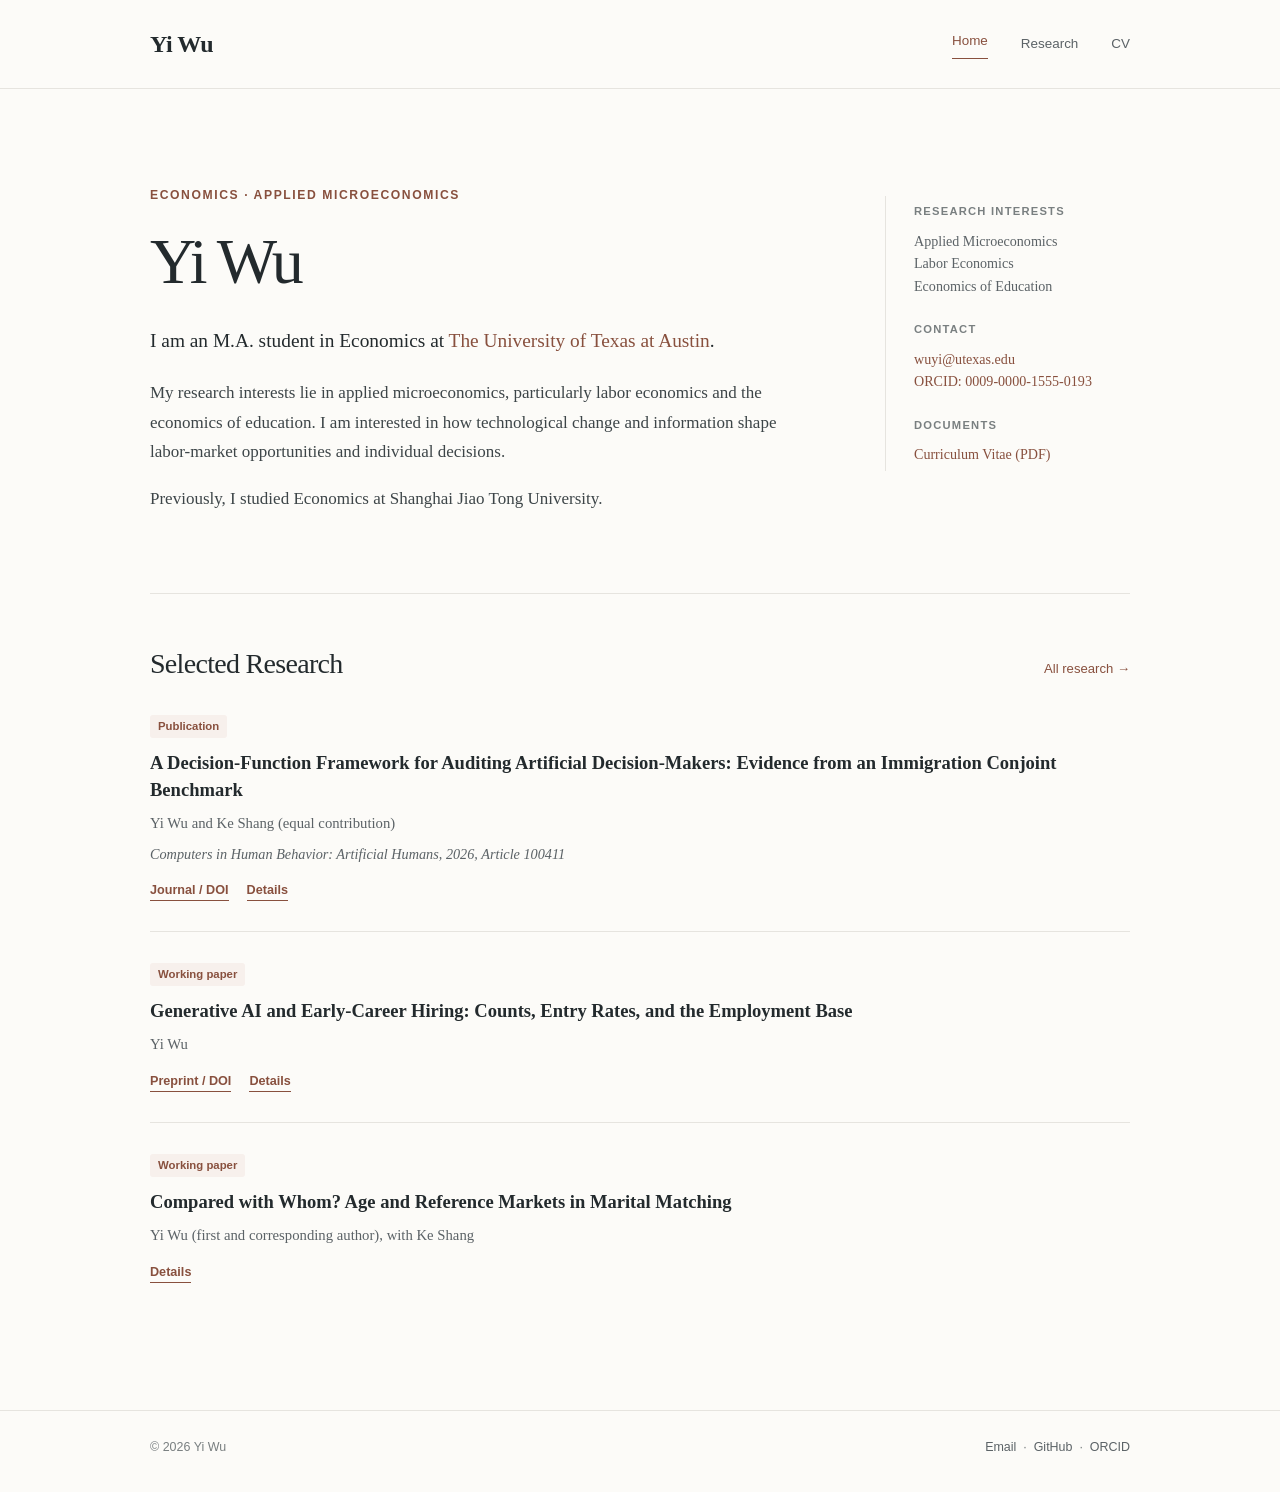
==== index.html @ b266b7e9 "Add files via upload" ====
<!doctype html>
<html lang="en">
<head>
  <meta charset="utf-8" />
  <meta name="viewport" content="width=device-width, initial-scale=1" />
  <title>Yi Wu | Economics</title>
  <meta name="description" content="Yi Wu is an economics researcher interested in applied microeconomics, labor economics, and the economics of education." />
  <link rel="canonical" href="https://econwuyi.github.io/" />
  <link rel="icon" href="favicon.svg" type="image/svg+xml" />
  <link rel="stylesheet" href="style.css" />
</head>
<body>
<header class="site-head"><div class="wrapper topbar"><a class="wordmark" href="./">Yi Wu</a><nav aria-label="Main navigation"><a href="./" aria-current="page">Home</a><a href="research.html">Research</a><a href="cv.html">CV</a></nav></div></header>
<main class="wrapper">
  <section class="home-hero">
    <div>
      <p class="eyebrow">Economics · Applied Microeconomics</p>
      <h1>Yi Wu</h1>
      <p class="lead">I am an M.A. student in Economics at <a href="https://www.utexas.edu/">The University of Texas at Austin</a>.</p>
      <p class="maincopy">My research interests lie in applied microeconomics, particularly labor economics and the economics of education. I am interested in how technological change and information shape labor-market opportunities and individual decisions.</p>
      <p class="maincopy">Previously, I studied Economics at Shanghai Jiao Tong University.</p>
    </div>
    <aside class="info-card" aria-label="Contact and profile">
      <div class="subheading">Research interests</div>
      <p>Applied Microeconomics<br>Labor Economics<br>Economics of Education</p>
      <div class="subheading">Contact</div>
      <p><a href="mailto:wuyi@utexas.edu">wuyi@utexas.edu</a><br><a href="https://orcid.org/0009-0000-1555-0193" rel="me">ORCID: 0009-0000-1555-0193</a></p>
      <div class="subheading">Documents</div>
      <p><a href="files/Yi_Wu_CV.pdf">Curriculum Vitae (PDF)</a></p>
    </aside>
  </section>
  <section class="section" aria-labelledby="selected-research">
    <div class="section-heading"><h2 id="selected-research">Selected Research</h2><a class="small-link" href="research.html">All research &rarr;</a></div>
    <div class="paper-list">
      <article class="paper"><div class="tag">Publication</div><h3 class="paper__title">A Decision-Function Framework for Auditing Artificial Decision-Makers: Evidence from an Immigration Conjoint Benchmark</h3><p class="paper__authors">Yi Wu and Ke Shang (equal contribution)</p><p class="paper__venue">Computers in Human Behavior: Artificial Humans, 2026, Article 100411</p><div class="paper__links"><a href="https://doi.org/10.1016/j.chbah.2026.100411">Journal / DOI</a><a href="research.html#decision-function">Details</a></div></article>
      <article class="paper"><div class="tag">Working paper</div><h3 class="paper__title">Generative AI and Early-Career Hiring: Counts, Entry Rates, and the Employment Base</h3><p class="paper__authors">Yi Wu</p><div class="paper__links"><a href="https://doi.org/10.21203/rs.3.rs-11342200/v1">Preprint / DOI</a><a href="research.html#ai-hiring">Details</a></div></article>
      <article class="paper"><div class="tag">Working paper</div><h3 class="paper__title">Compared with Whom? Age and Reference Markets in Marital Matching</h3><p class="paper__authors">Yi Wu (first and corresponding author), with Ke Shang</p><div class="paper__links"><a href="research.html#marital-matching">Details</a></div></article>
    </div>
  </section>
</main>
<footer class="site-footer"><div class="wrapper footer-inner"><span>&copy; <span id="year">2026</span> Yi Wu</span><span><a href="mailto:wuyi@utexas.edu">Email</a> &nbsp;·&nbsp; <a href="https://github.com/econwuyi">GitHub</a> &nbsp;·&nbsp; <a href="https://orcid.org/0009-0000-1555-0193">ORCID</a></span></div></footer>
</body>
</html>
---- style.css ----
:root {
  --background: #fcfbf8;
  --paper: #ffffff;
  --ink: #232a2d;
  --secondary: #5b6266;
  --muted: #797f80;
  --accent: #88503e;
  --line: #e6e4df;
  --wide: 980px;
}
* { box-sizing: border-box; }
html { scroll-behavior: smooth; }
body {
  background: var(--background);
  color: var(--ink);
  margin: 0;
  font-family: Georgia, 'Times New Roman', serif;
  font-size: 17px;
  line-height: 1.75;
  -webkit-font-smoothing: antialiased;
}
a { color: var(--accent); text-decoration: none; }
a:hover { text-decoration: underline; text-underline-offset: 4px; }
a:focus-visible, summary:focus-visible { outline: 2px solid var(--accent); outline-offset: 4px; }
.wrapper { width: min(var(--wide), calc(100% - 80px)); margin-inline: auto; }
.site-head { border-bottom: 1px solid var(--line); }
.topbar { min-height: 88px; display: flex; align-items: center; justify-content: space-between; gap: 28px; }
.wordmark { font-weight: 700; font-size: 1.5rem; color: var(--ink); white-space: nowrap; letter-spacing: -0.02em; }
.wordmark:hover { text-decoration: none; color: var(--accent); }
nav { display: flex; gap: 33px; align-items: center; }
nav a { font-family: -apple-system, BlinkMacSystemFont, 'Segoe UI', sans-serif; font-size: .84rem; color: var(--secondary); font-weight: 500; }
nav a[aria-current='page'] { color: var(--accent); border-bottom: 1.5px solid var(--accent); padding-bottom: 5px; }
nav a:hover { color: var(--accent); }
main { min-height: calc(100vh - 190px); }
.home-hero { padding-top: 96px; padding-bottom: 62px; display: grid; grid-template-columns: minmax(0, 1fr) 245px; gap: 92px; align-items: start; }
.eyebrow, .meta, .subheading { font-family: -apple-system, BlinkMacSystemFont, 'Segoe UI', sans-serif; }
.eyebrow { color: var(--accent); font-size: .76rem; font-weight: 650; text-transform: uppercase; letter-spacing: .13em; margin: 0 0 18px; }
h1, h2, h3, p { margin-top: 0; }
h1 { font-size: 3.6rem; font-size: clamp(2.6rem, 6vw, 4rem); font-weight: 500; line-height: 1.18; letter-spacing: -.045em; margin-bottom: 24px; }
.lead { font-size: 1.21rem; line-height: 1.8; max-width: 670px; }
.maincopy { max-width: 680px; color: #3d4548; }
.info-card { padding: 6px 0 5px 28px; border-left: 1px solid var(--line); margin-top: 11px; }
.subheading { font-size: .7rem; letter-spacing: .11em; font-weight: 700; text-transform: uppercase; color: var(--muted); margin-bottom: 8px; }
.info-card p { color: var(--secondary); font-size: .88rem; line-height: 1.6; margin-bottom: 23px; }
.info-card p:last-child { margin-bottom: 0; }
.section { padding: 52px 0; border-top: 1px solid var(--line); }
.section-heading { display: flex; justify-content: space-between; align-items: baseline; gap: 20px; margin-bottom: 29px; }
h2 { font-size: 1.75rem; font-weight: 500; letter-spacing: -.025em; line-height: 1.25; margin: 0; }
h3 { font-size: 1.13rem; font-weight: 600; line-height: 1.45; margin: 0; }
.small-link { font-family: -apple-system, BlinkMacSystemFont, 'Segoe UI', sans-serif; font-size: .82rem; white-space: nowrap; }
.paper-list { display: grid; gap: 0; }
.paper { border-top: 1px solid var(--line); padding: 26px 0 30px; }
.paper:first-child { border-top: 0; padding-top: 0; }
.paper__title { font-size: 1.16rem; margin-bottom: 7px; }
.paper__authors { margin-bottom: 5px; font-size: .92rem; color: var(--secondary); }
.paper__venue { margin-bottom: 8px; font-size: .89rem; color: var(--secondary); font-style: italic; }
.paper__links { display: flex; flex-wrap: wrap; align-items: center; gap: 18px; margin-top: 14px; font: 600 .79rem/1.5 -apple-system,BlinkMacSystemFont,'Segoe UI',sans-serif; }
.paper__links a { border-bottom: 1px solid currentColor; }
.tag { font: 600 .71rem/1.35 -apple-system,BlinkMacSystemFont,'Segoe UI',sans-serif; color: var(--accent); background: #f7f0ec; display: inline-block; padding: 4px 8px; margin-bottom: 12px; border-radius: 3px; }
.page-header { padding: 72px 0 48px; }
.page-header p { color: var(--secondary); max-width: 730px; font-size: 1rem; margin-top: 20px; }
.block-title { font-size: 1.42rem; margin-bottom: 20px; }
.summary { margin-top: 16px; }
.summary summary { cursor: pointer; color: var(--accent); font: 600 .81rem/1.6 -apple-system,BlinkMacSystemFont,'Segoe UI',sans-serif; width: fit-content; }
.summary p { margin: 12px 0 0; color: var(--secondary); max-width: 760px; font-size: .96rem; line-height: 1.78; }
.cv-actions { display: flex; gap: 24px; flex-wrap: wrap; align-items: center; margin: 23px 0; }
.download { display: inline-flex; gap: 8px; align-items: center; justify-content: center; background: var(--ink); color: white; padding: 10px 22px; border-radius: 3px; font: 600 .87rem/1.5 -apple-system,BlinkMacSystemFont,'Segoe UI',sans-serif; }
.download:hover { color: white; background: var(--accent); text-decoration: none; }
.cv-frame { width: 100%; min-height: 860px; border: 1px solid var(--line); background: white; }
.site-footer { border-top: 1px solid var(--line); margin-top: 45px; }
.footer-inner { padding: 26px 0 34px; display: flex; justify-content: space-between; gap: 20px; flex-wrap: wrap; color: var(--muted); font: .78rem/1.7 -apple-system,BlinkMacSystemFont,'Segoe UI',sans-serif; }
.footer-inner a { color: var(--secondary); }
@media (max-width: 780px) {
  .wrapper { width: min(var(--wide), calc(100% - 40px)); }
  .topbar { min-height: 75px; }
  nav { gap: 18px; }
  .home-hero { grid-template-columns: 1fr; gap: 24px; padding-top: 62px; padding-bottom: 44px; }
  .info-card { padding-left: 18px; }
  .info-card p { margin-bottom: 15px; }
  .section { padding: 38px 0; }
  .page-header { padding: 54px 0 30px; }
  .cv-frame { min-height: 650px; }
}
@media (max-width: 400px) {
  .wordmark { font-size: 1.24rem; }
  nav { gap: 12px; }
  nav a { font-size: .76rem; }
  h1 { font-size: 2.65rem; }
  .lead { font-size: 1.07rem; }
}
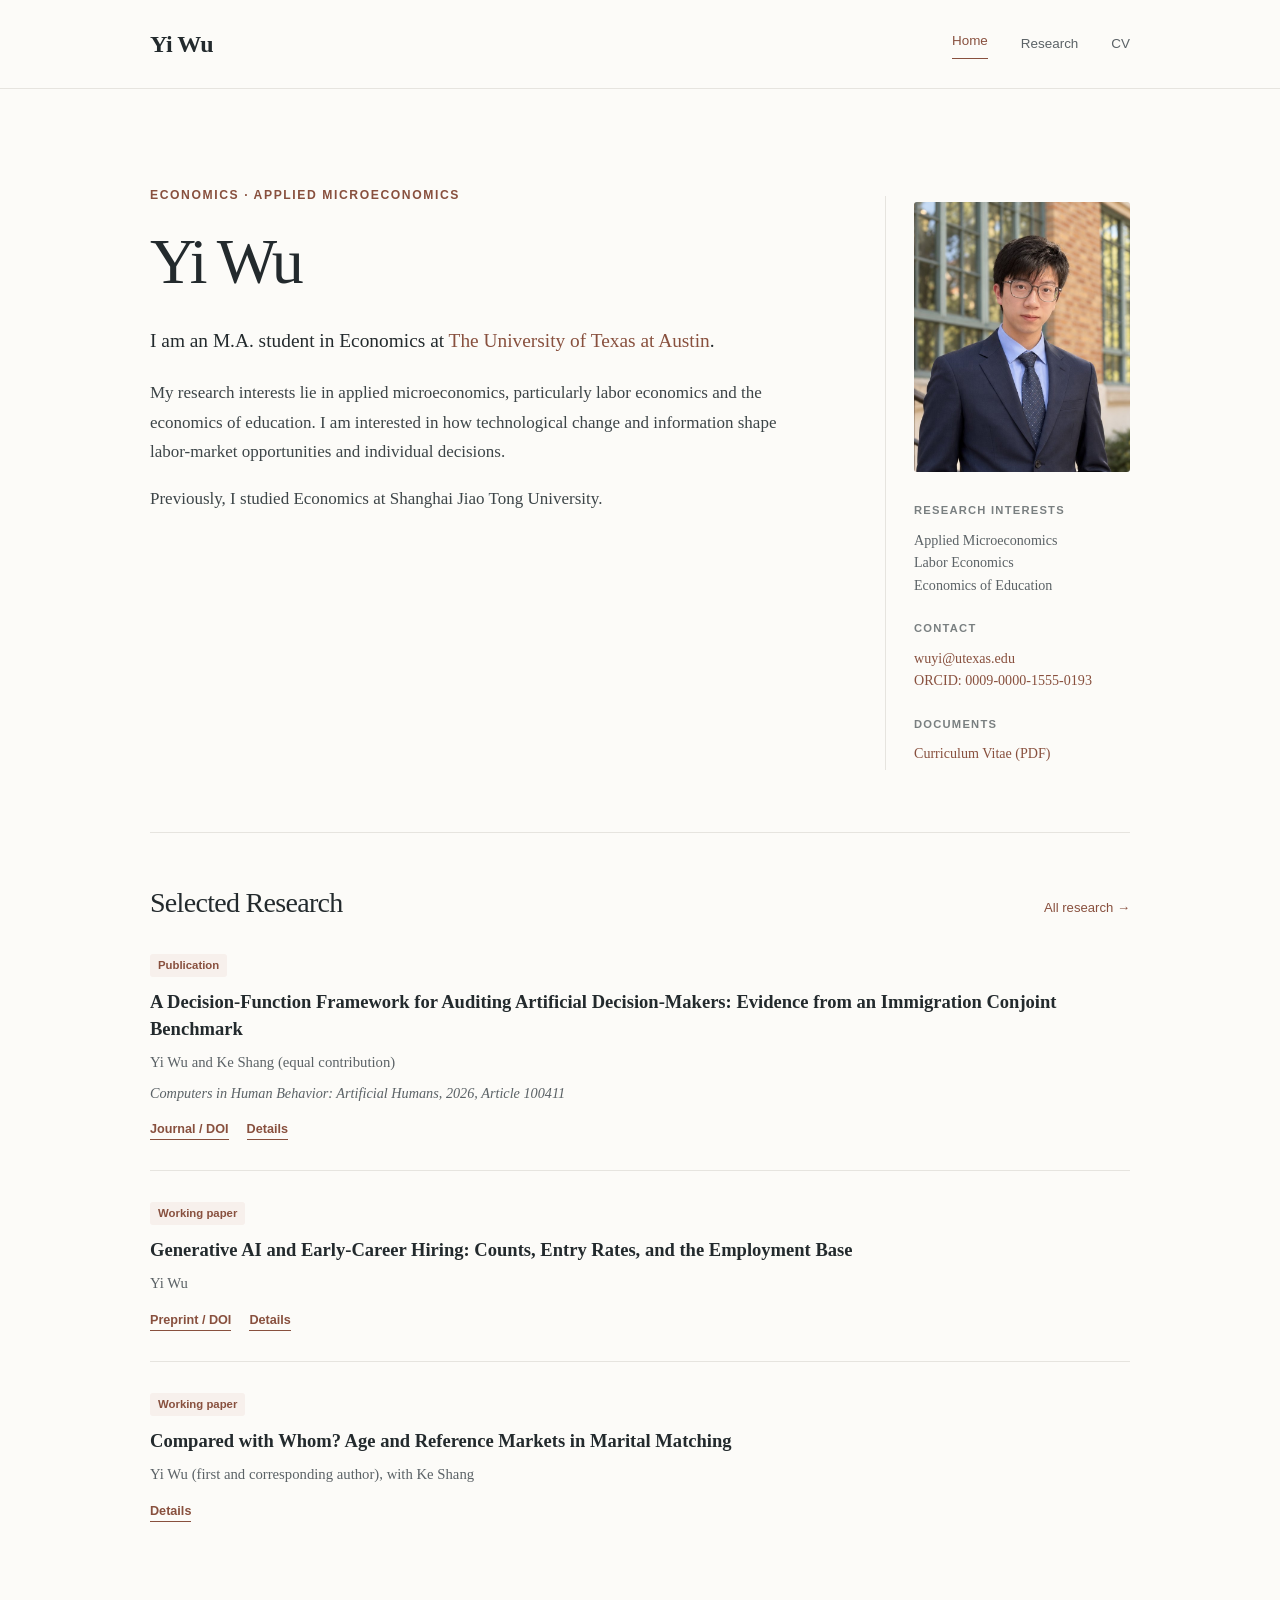
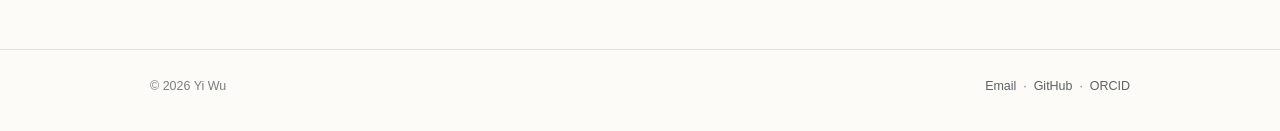
==== commit 93c0f7ba: "Add files via upload" ====
--- a/index.html
+++ b/index.html
@@ -21,12 +21,13 @@
       <p class="maincopy">Previously, I studied Economics at Shanghai Jiao Tong University.</p>
     </div>
     <aside class="info-card" aria-label="Contact and profile">
+      <img class="profile-photo" src="profile.jpg" alt="Portrait of Yi Wu" width="500" height="625" fetchpriority="high" />
       <div class="subheading">Research interests</div>
       <p>Applied Microeconomics<br>Labor Economics<br>Economics of Education</p>
       <div class="subheading">Contact</div>
       <p><a href="mailto:wuyi@utexas.edu">wuyi@utexas.edu</a><br><a href="https://orcid.org/0009-0000-1555-0193" rel="me">ORCID: 0009-0000-1555-0193</a></p>
       <div class="subheading">Documents</div>
-      <p><a href="files/Yi_Wu_CV.pdf">Curriculum Vitae (PDF)</a></p>
+      <p><a href="Yi_Wu_CV.pdf">Curriculum Vitae (PDF)</a></p>
     </aside>
   </section>
   <section class="section" aria-labelledby="selected-research">
--- a/style.css
+++ b/style.css
@@ -40,6 +40,7 @@
 .lead { font-size: 1.21rem; line-height: 1.8; max-width: 670px; }
 .maincopy { max-width: 680px; color: #3d4548; }
 .info-card { padding: 6px 0 5px 28px; border-left: 1px solid var(--line); margin-top: 11px; }
+.profile-photo { display: block; width: 100%; height: auto; aspect-ratio: 4 / 5; object-fit: cover; object-position: center; border-radius: 3px; margin: 0 0 29px; }
 .subheading { font-size: .7rem; letter-spacing: .11em; font-weight: 700; text-transform: uppercase; color: var(--muted); margin-bottom: 8px; }
 .info-card p { color: var(--secondary); font-size: .88rem; line-height: 1.6; margin-bottom: 23px; }
 .info-card p:last-child { margin-bottom: 0; }
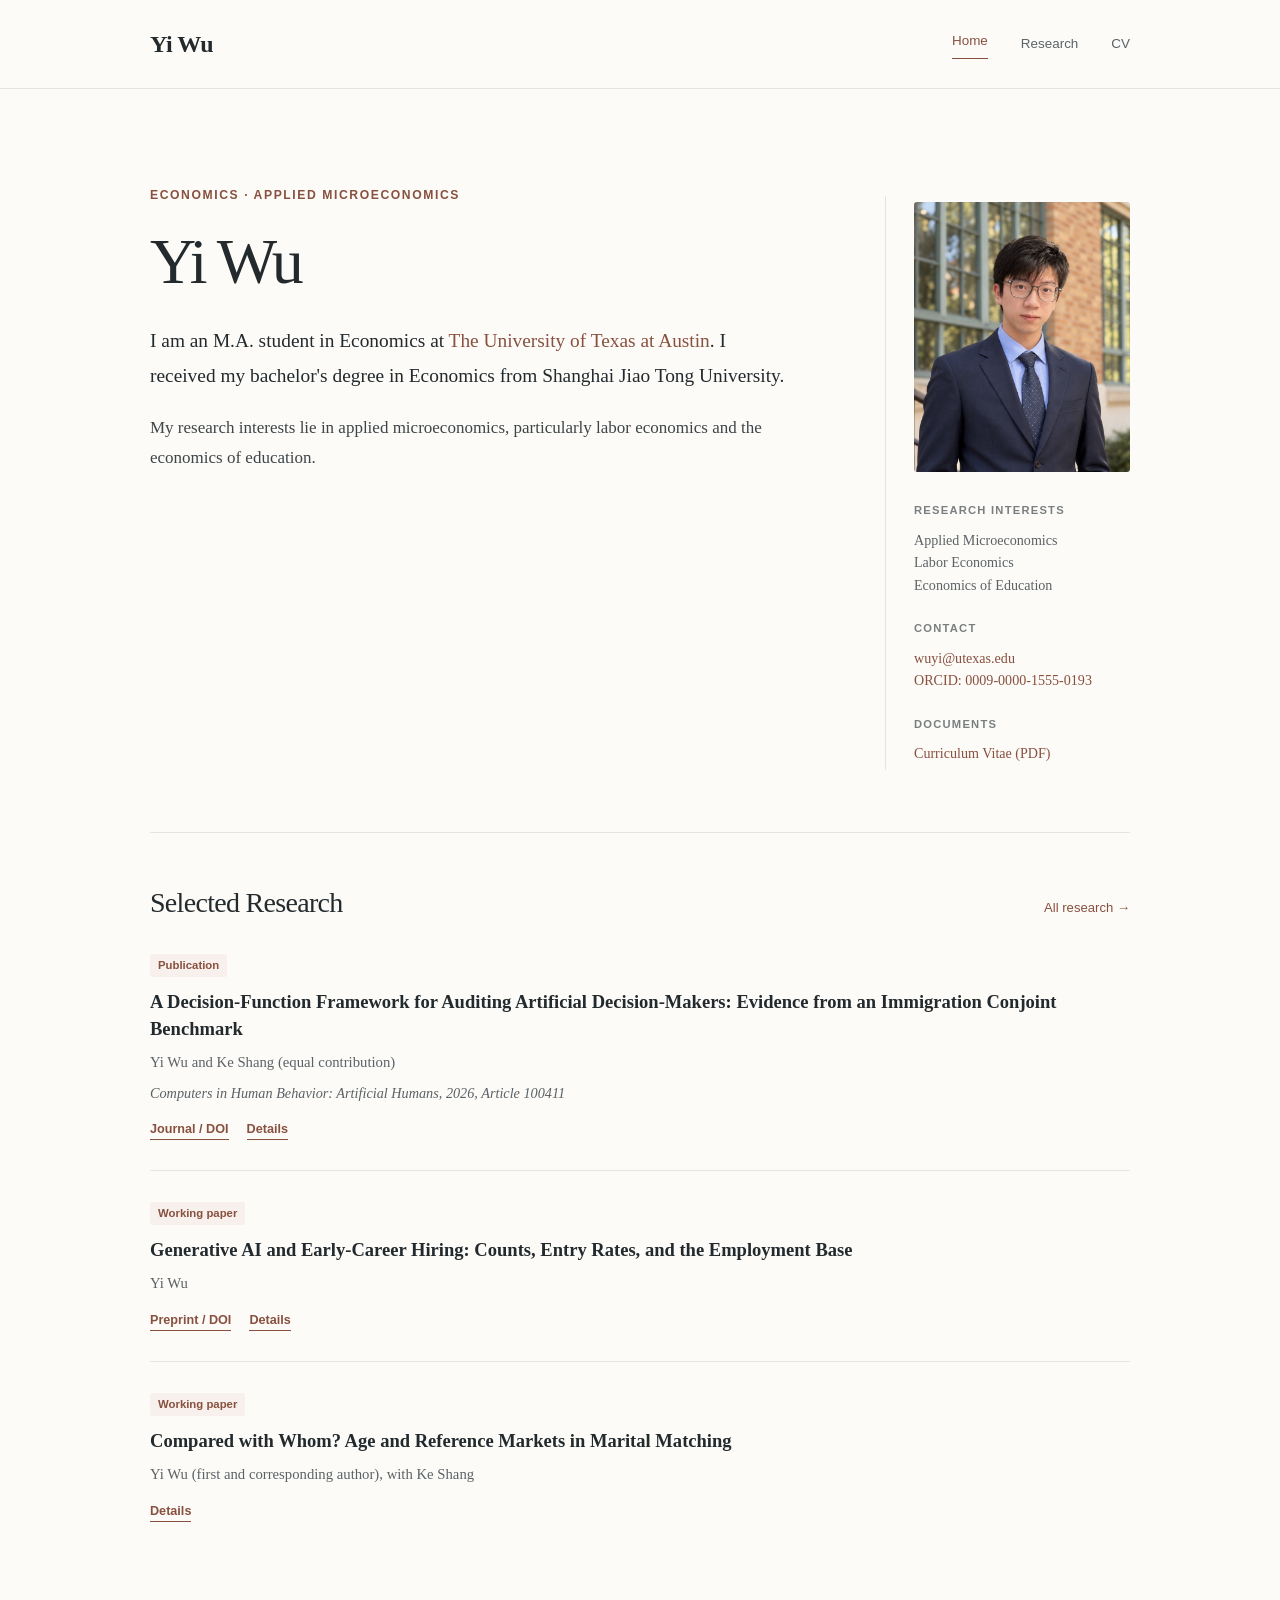
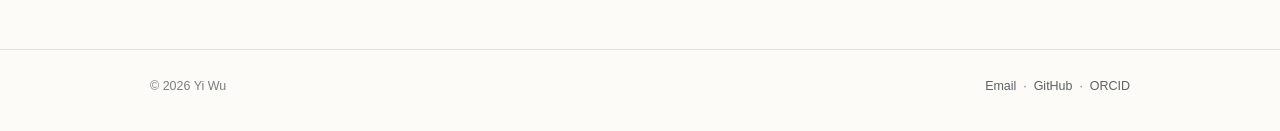
==== commit ba9d3d8d: "Add files via upload" ====
--- a/index.html
+++ b/index.html
@@ -16,9 +16,8 @@
     <div>
       <p class="eyebrow">Economics · Applied Microeconomics</p>
       <h1>Yi Wu</h1>
-      <p class="lead">I am an M.A. student in Economics at <a href="https://www.utexas.edu/">The University of Texas at Austin</a>.</p>
-      <p class="maincopy">My research interests lie in applied microeconomics, particularly labor economics and the economics of education. I am interested in how technological change and information shape labor-market opportunities and individual decisions.</p>
-      <p class="maincopy">Previously, I studied Economics at Shanghai Jiao Tong University.</p>
+      <p class="lead">I am an M.A. student in Economics at <a href="https://www.utexas.edu/">The University of Texas at Austin</a>. I received my bachelor's degree in Economics from Shanghai Jiao Tong University.</p>
+      <p class="maincopy">My research interests lie in applied microeconomics, particularly labor economics and the economics of education.</p>
     </div>
     <aside class="info-card" aria-label="Contact and profile">
       <img class="profile-photo" src="profile.jpg" alt="Portrait of Yi Wu" width="500" height="625" fetchpriority="high" />
--- a/style.css
+++ b/style.css
@@ -60,6 +60,10 @@
 .tag { font: 600 .71rem/1.35 -apple-system,BlinkMacSystemFont,'Segoe UI',sans-serif; color: var(--accent); background: #f7f0ec; display: inline-block; padding: 4px 8px; margin-bottom: 12px; border-radius: 3px; }
 .page-header { padding: 72px 0 48px; }
 .page-header p { color: var(--secondary); max-width: 730px; font-size: 1rem; margin-top: 20px; }
+.simple-page-header { padding: 54px 0 18px; }
+.simple-page-header h1 { margin-bottom: 0; }
+.simple-page-header + .section { padding-top: 30px; }
+.simple-page-header .cv-actions { margin: 15px 0 9px; }
 .block-title { font-size: 1.42rem; margin-bottom: 20px; }
 .summary { margin-top: 16px; }
 .summary summary { cursor: pointer; color: var(--accent); font: 600 .81rem/1.6 -apple-system,BlinkMacSystemFont,'Segoe UI',sans-serif; width: fit-content; }
